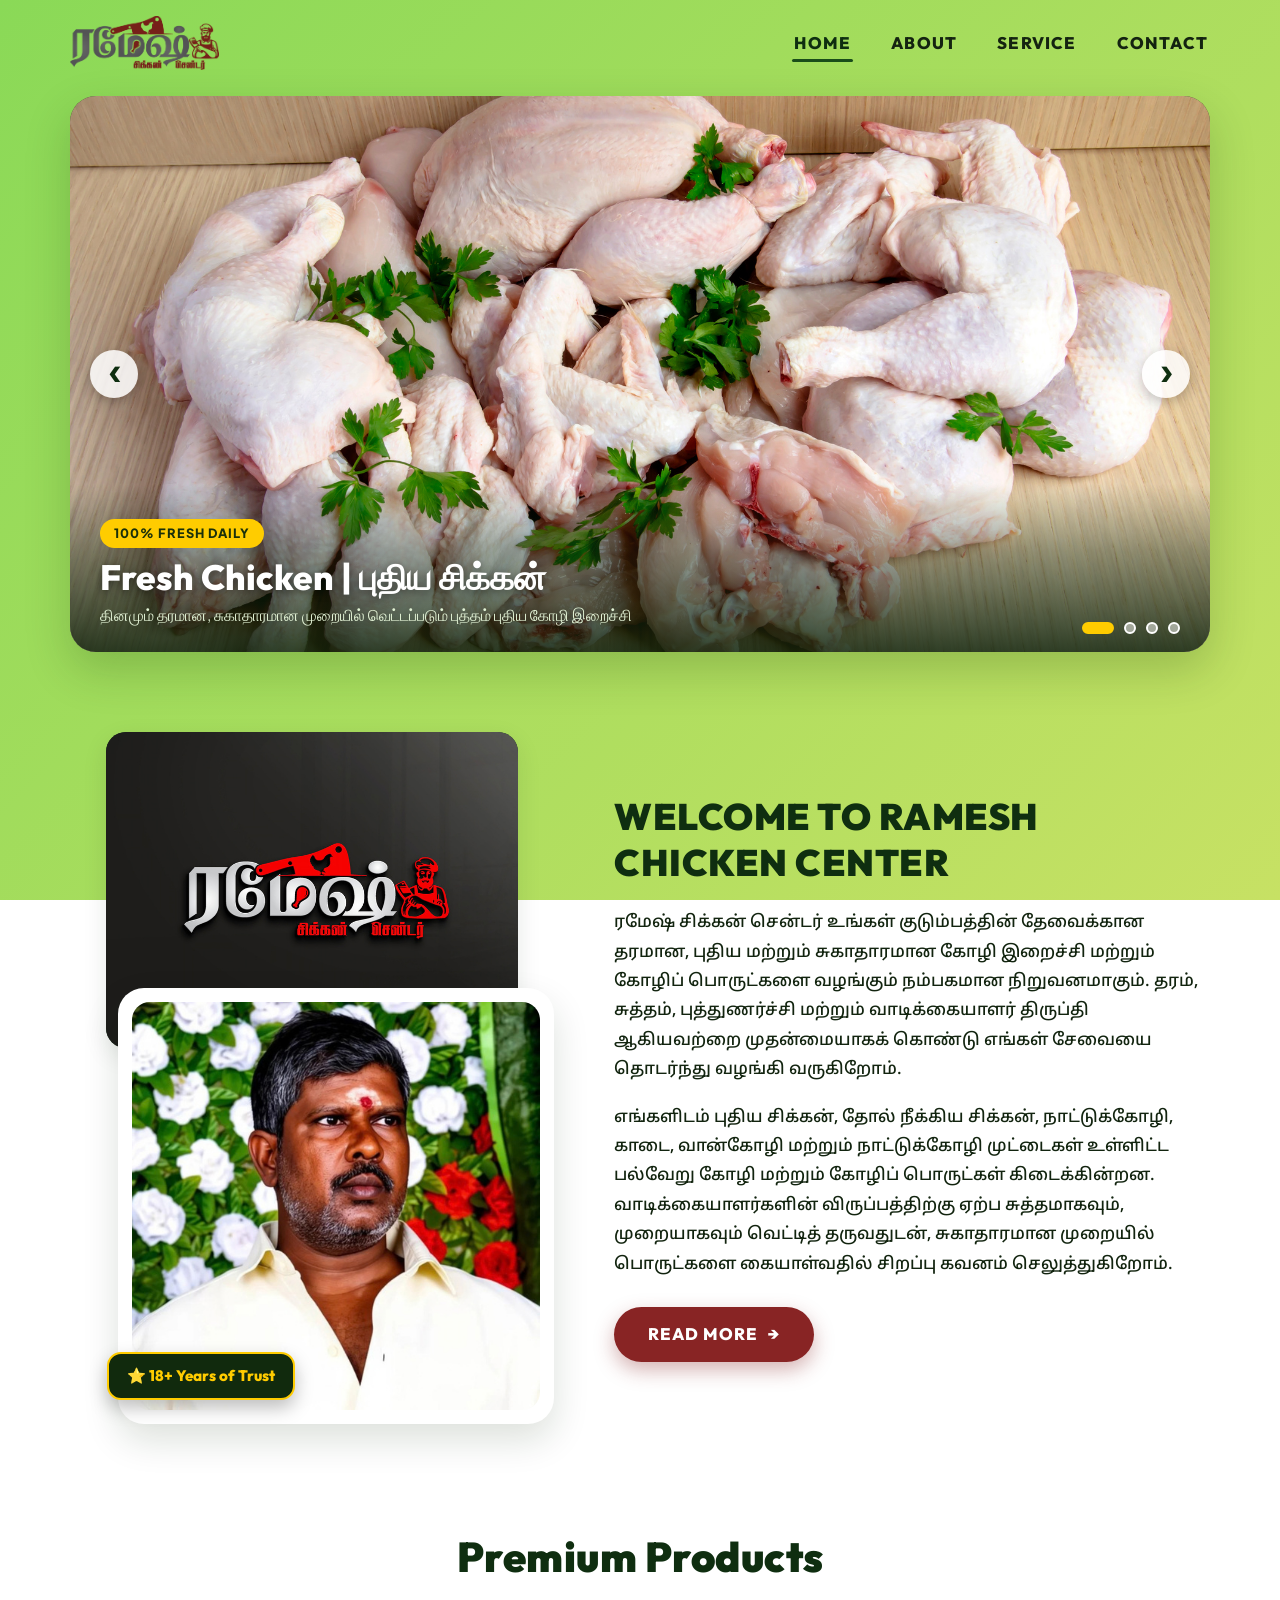
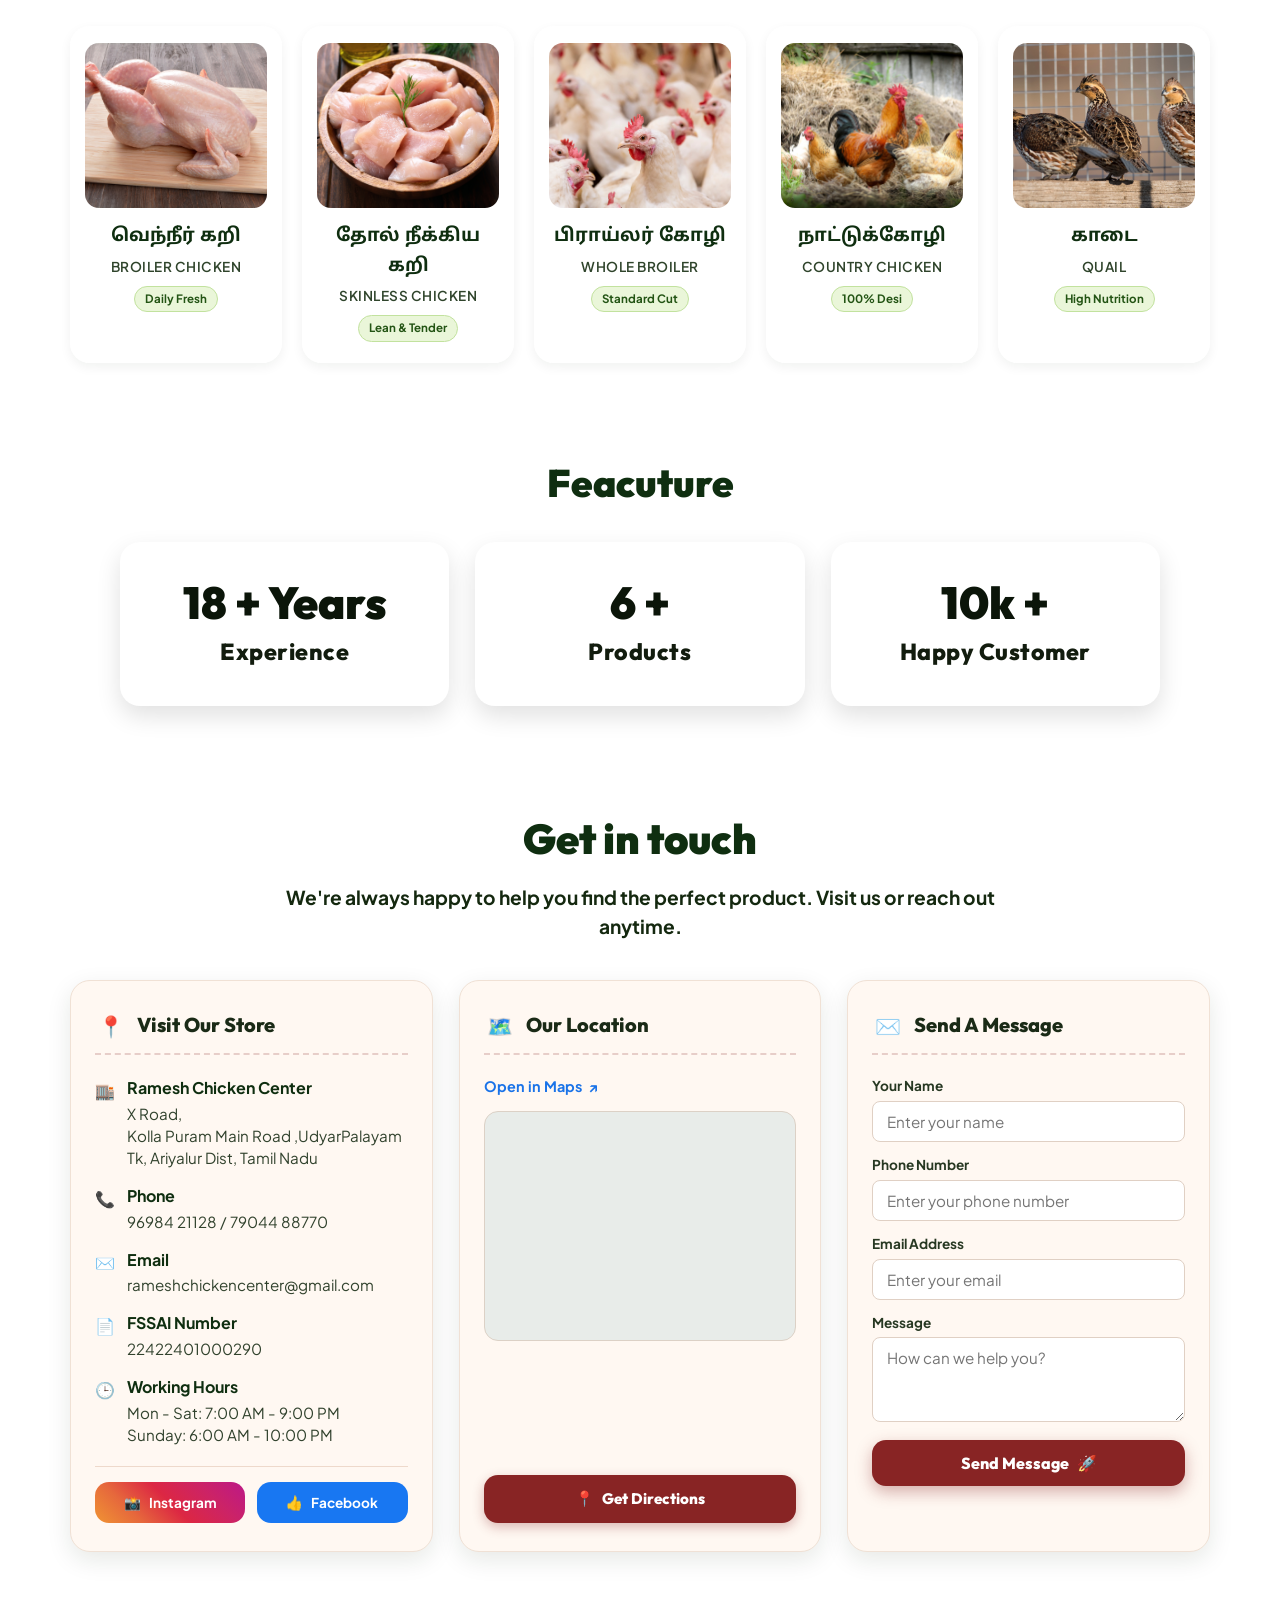
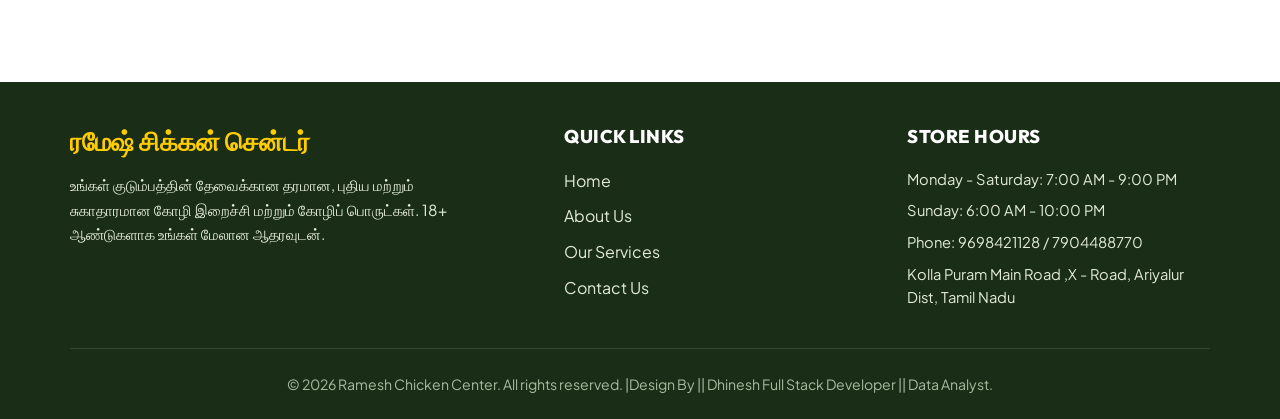
==== index.html @ 414d22b9 "feat: initialize Ramesh Chicken Center web application with frontend pages, styles, scripts, and ass" ====
<!DOCTYPE html>
<html lang="ta">
<head>
  <meta charset="UTF-8">
  <meta name="viewport" content="width=device-width, initial-scale=1.0">
  <title>Ramesh Chicken Center | Fresh & Quality Chicken Products</title>
  <meta name="description" content="Ramesh Chicken Center - 18+ years of delivering fresh, hygienic, and quality broiler chicken, skinless chicken, country chicken (nattu kozhi), quail, and eggs in Jayankondam, Tamil Nadu.">
  <link rel="stylesheet" href="css/style.css">
  <link rel="icon" type="image/png" href="assets/logo.png">
</head>
<body>

  <!-- ==========================================================================
       SITE HEADER & NAVIGATION
       ========================================================================== -->
  <header class="site-header" id="siteHeader">
    <div class="container nav-container">
      <a href="index.html" class="brand-logo" aria-label="Ramesh Chicken Center Home">
        <img src="assets/logo.png" alt="ரமேஷ் சிக்கன் சென்டர் - Ramesh Chicken Center Logo" width="220" height="54">
      </a>

      <!-- Desktop Navigation Menu -->
      <nav class="nav-menu" id="navMenu" aria-label="Main Navigation">
        <a href="index.html" class="nav-link active">HOME</a>
        <a href="about.html" class="nav-link">ABOUT</a>
        <a href="service.html" class="nav-link">SERVICE</a>
        <a href="contact.html" class="nav-link">CONTACT</a>
      </nav>

      <!-- Mobile Hamburger Toggle -->
      <button class="nav-toggle" id="navToggle" aria-label="Toggle navigation menu" aria-expanded="false">
        <span></span>
        <span></span>
        <span></span>
      </button>
    </div>
  </header>

  <main>
    <!-- ==========================================================================
         HERO / 4-IMAGE CAROUSEL SECTION
         ========================================================================== -->
    <section class="hero-section" aria-label="Featured Chicken Carousel">
      <div class="container">
        <div class="carousel-container" tabindex="0" aria-roledescription="carousel" aria-label="Ramesh Chicken Center Specialities">
          <div class="carousel-track">
            
            <!-- Slide 1: Fresh Chicken -->
            <article class="carousel-slide active" aria-roledescription="slide" aria-label="1 of 4: Fresh Chicken">
              <img src="assets/hero-1.jpg" alt="Farm Fresh Chicken Cuts at Ramesh Chicken Center" loading="eager">
              <div class="carousel-caption">
                <span class="carousel-tag">100% Fresh Daily</span>
                <h1 class="carousel-title">Fresh Chicken | புதிய சிக்கன்</h1>
                <p class="carousel-subtitle">தினமும் தரமான, சுகாதாரமான முறையில் வெட்டப்படும் புத்தம் புதிய கோழி இறைச்சி</p>
              </div>
            </article>

            <!-- Slide 2: Skinless Chicken -->
            <article class="carousel-slide" aria-roledescription="slide" aria-label="2 of 4: Skinless Chicken">
              <img src="assets/hero-2.jpg" alt="Fresh Skinless Chicken Fillets and Cuts" loading="lazy">
              <div class="carousel-caption">
                <span class="carousel-tag">Healthy & Lean Cut</span>
                <h2 class="carousel-title">Skinless Chicken | தோல் நீக்கிய சிக்கன்</h2>
                <p class="carousel-subtitle">அதிக சத்துள்ள, கொழுப்பு குறைந்த மென்மையான தூய சிக்கன் இறைச்சி</p>
              </div>
            </article>

            <!-- Slide 3: Country Chicken -->
            <article class="carousel-slide" aria-roledescription="slide" aria-label="3 of 4: Country Chicken">
              <img src="assets/hero-3.jpg" alt="Original Country Chicken Desi Nattu Kozhi" loading="lazy">
              <div class="carousel-caption">
                <span class="carousel-tag">Traditional Desi Taste</span>
                <h2 class="carousel-title">Country Chicken | நாட்டுக்கோழி</h2>
                <p class="carousel-subtitle">இயற்கையான முறையில் வளர்க்கப்பட்ட அசல் கிராமத்து நாட்டுக்கோழி</p>
              </div>
            </article>

            <!-- Slide 4: Premium Chicken Products -->
            <article class="carousel-slide" aria-roledescription="slide" aria-label="4 of 4: Premium Products">
              <img src="assets/hero-4.jpg" alt="Assorted Poultry and Chicken Products" loading="lazy">
              <div class="carousel-caption">
                <span class="carousel-tag">Premium Quality Assurance</span>
                <h2 class="carousel-title">Premium Chicken Products | கோழிப் பொருட்கள்</h2>
                <p class="carousel-subtitle">காடை, முட்டைகள் மற்றும் விசேஷ தேவைகளுக்கான சிறந்த கோழிப் பொருட்கள்</p>
              </div>
            </article>

          </div>

          <!-- Carousel Controls -->
          <button class="carousel-btn prev" aria-label="Previous slide">&#10094;</button>
          <button class="carousel-btn next" aria-label="Next slide">&#10095;</button>

          <!-- 4 Indicators -->
          <div class="carousel-dots" role="tablist" aria-label="Carousel pagination">
            <button class="carousel-dot active" role="tab" aria-label="Slide 1" aria-current="true"></button>
            <button class="carousel-dot" role="tab" aria-label="Slide 2"></button>
            <button class="carousel-dot" role="tab" aria-label="Slide 3"></button>
            <button class="carousel-dot" role="tab" aria-label="Slide 4"></button>
          </div>
        </div>
      </div>
    </section>

    <!-- ==========================================================================
         WELCOME / ABOUT PREVIEW SECTION
         ========================================================================== -->
    <section class="welcome-section" aria-labelledby="welcomeHeading">
      <div class="container">
        <div class="welcome-grid">
          
          <!-- Left Visual: Layered Logo Badge + Owner Portrait -->
          <div class="welcome-visual">
            <div class="welcome-badge-card">
              <img src="assets/welcome-badge.jpg" alt="ரமேஷ் சிக்கன் சென்டர் பேட்ஜ் - Ramesh Chicken Center Emblem" width="370" height="280">
            </div>
            <div class="welcome-owner-card">
              <img src="assets/owner.jpg" alt="Ramesh Chicken Center Founder & Proprietor" width="360" height="360">
              <div class="experience-tag">⭐ 18+ Years of Trust</div>
            </div>
          </div>

          <!-- Right Content: Authentic Tamil Narrative matching reference PDF -->
          <div class="welcome-content">
            <h2 id="welcomeHeading" class="welcome-heading">WELCOME TO RAMESH CHICKEN CENTER</h2>
            
            <p class="welcome-text tamil-text">
              ரமேஷ் சிக்கன் சென்டர் உங்கள் குடும்பத்தின் தேவைக்கான தரமான, புதிய மற்றும் சுகாதாரமான கோழி இறைச்சி மற்றும் கோழிப் பொருட்களை வழங்கும் நம்பகமான நிறுவனமாகும். தரம், சுத்தம், புத்துணர்ச்சி மற்றும் வாடிக்கையாளர் திருப்தி ஆகியவற்றை முதன்மையாகக் கொண்டு எங்கள் சேவையை தொடர்ந்து வழங்கி வருகிறோம்.
            </p>

            <p class="welcome-text tamil-text">
              எங்களிடம் புதிய சிக்கன், தோல் நீக்கிய சிக்கன், நாட்டுக்கோழி, காடை, வான்கோழி மற்றும் நாட்டுக்கோழி முட்டைகள் உள்ளிட்ட பல்வேறு கோழி மற்றும் கோழிப் பொருட்கள் கிடைக்கின்றன. வாடிக்கையாளர்களின் விருப்பத்திற்கு ஏற்ப சுத்தமாகவும், முறையாகவும் வெட்டித் தருவதுடன், சுகாதாரமான முறையில் பொருட்களை கையாள்வதில் சிறப்பு கவனம் செலுத்துகிறோம்.
            </p>

            <div class="welcome-actions">
              <a href="about.html" class="btn-primary">
                READ MORE
                <span aria-hidden="true">&rarr;</span>
              </a>
            </div>
          </div>

        </div>
      </div>
    </section>

    <!-- ==========================================================================
         PREMIUM PRODUCTS / CATEGORIES SECTION
         ========================================================================== -->
    <section class="products-section" aria-labelledby="productsHeading">
      <div class="container">
        <h2 id="productsHeading" class="section-title">Premium Products</h2>

        <div class="products-grid">
          
          <!-- Product 1: வெந்நீர் கறி -->
          <div class="product-card">
            <div class="product-image-wrap">
              <img src="assets/broiler-chicken.jpg" alt="வெந்நீர் கறி - Fresh Broiler Chicken Cut" width="220" height="200" loading="lazy">
            </div>
            <h3 class="product-name-tamil">வெந்நீர் கறி</h3>
            <span class="product-name-en">Broiler Chicken</span>
            <span class="product-badge">Daily Fresh</span>
          </div>

          <!-- Product 2: தோல் நீக்கிய கறி -->
          <div class="product-card">
            <div class="product-image-wrap">
              <img src="assets/skinless-chicken.jpg" alt="தோல் நீக்கிய கறி - Skinless Chicken" width="220" height="200" loading="lazy">
            </div>
            <h3 class="product-name-tamil">தோல் நீக்கிய கறி</h3>
            <span class="product-name-en">Skinless Chicken</span>
            <span class="product-badge">Lean & Tender</span>
          </div>

          <!-- Product 3: பிராய்லர் கோழி -->
          <div class="product-card">
            <div class="product-image-wrap">
              <img src="assets/broiler-whole.jpg" alt="பிராய்லர் கோழி - Whole Broiler Chicken" width="220" height="200" loading="lazy">
            </div>
            <h3 class="product-name-tamil">பிராய்லர் கோழி</h3>
            <span class="product-name-en">Whole Broiler</span>
            <span class="product-badge">Standard Cut</span>
          </div>

          <!-- Product 4: நாட்டுக்கோழி -->
          <div class="product-card">
            <div class="product-image-wrap">
              <img src="assets/country-chicken.jpg" alt="நாட்டுக்கோழி - Country Chicken" width="220" height="200" loading="lazy">
            </div>
            <h3 class="product-name-tamil">நாட்டுக்கோழி</h3>
            <span class="product-name-en">Country Chicken</span>
            <span class="product-badge">100% Desi</span>
          </div>

          <!-- Product 5: காடை -->
          <div class="product-card">
            <div class="product-image-wrap">
              <img src="assets/quail.jpg" alt="காடை - Quail Meat" width="220" height="200" loading="lazy">
            </div>
            <h3 class="product-name-tamil">காடை</h3>
            <span class="product-name-en">Quail</span>
            <span class="product-badge">High Nutrition</span>
          </div>

        </div>
      </div>
    </section>

    <!-- ==========================================================================
         FEATURE / STATISTICS SECTION (Exact matching HOME.pdf)
         ========================================================================== -->
    <section class="feature-section" aria-labelledby="featureHeading">
      <div class="container">
        <h2 id="featureHeading" class="feature-title">Feacuture</h2>

        <div class="feature-grid">
          
          <!-- Card 1: 18+ Years Experience -->
          <div class="feature-card">
            <div class="feature-number">18 + Years</div>
            <div class="feature-label">Experience</div>
          </div>

          <!-- Card 2: 6+ Products -->
          <div class="feature-card">
            <div class="feature-number">6 +</div>
            <div class="feature-label">Products</div>
          </div>

          <!-- Card 3: 10k+ Happy Customer -->
          <div class="feature-card">
            <div class="feature-number">10k +</div>
            <div class="feature-label">Happy Customer</div>
          </div>

        </div>
      </div>
    </section>

    <!-- ==========================================================================
         GET IN TOUCH SECTION (3 Column layout matching HOME.pdf)
         ========================================================================== -->
    <section class="contact-preview-section" id="contactSection" aria-labelledby="contactTitle">
      <div class="container">
        <div class="section-header-center">
          <h2 id="contactTitle" class="contact-section-title">Get in touch</h2>
          <p class="contact-section-subtitle">
            We're always happy to help you find the perfect product. Visit us or reach out anytime.
          </p>
        </div>

        <div class="contact-cards-grid">
          
          <!-- Column 1: Visit Our Store -->
          <div class="touch-card">
            <div class="touch-card-header">
              <span class="touch-card-icon" aria-hidden="true">📍</span>
              <h3 class="touch-card-title">Visit Our Store</h3>
            </div>

            <div class="store-info-list">
              <div class="info-item">
                <span class="info-icon">🏬</span>
                <div class="info-text">
                  <strong>Ramesh Chicken Center</strong>
                  <p>X Road,<br>Kolla Puram Main Road ,UdyarPalayam Tk, Ariyalur Dist, Tamil Nadu</p>
                </div>
              </div>

              <div class="info-item">
                <span class="info-icon">📞</span>
                <div class="info-text">
                  <strong>Phone</strong>
                  <p><a href="tel:9698421128">96984 21128</a> / <a href="tel:7904488770">79044 88770</a></p>
                </div>
              </div>

              <div class="info-item">
                <span class="info-icon">✉️</span>
                <div class="info-text">
                  <strong>Email</strong>
                  <p><a href="mailto:rameshchickencenter@gmail.com">rameshchickencenter@gmail.com</a></p>
                </div>
              </div>

              <div class="info-item">
                <span class="info-icon">📄</span>
                <div class="info-text">
                  <strong>FSSAI Number</strong>
                  <p>22422401000290</p>
                </div>
              </div>

              <div class="info-item">
                <span class="info-icon">🕒</span>
                <div class="info-text">
                  <strong>Working Hours</strong>
                  <p>Mon - Sat: 7:00 AM - 9:00 PM<br>Sunday: 6:00 AM - 10:00 PM</p>
                </div>
              </div>
            </div>

            <!-- Social Links -->
            <div class="social-buttons">
              <a href="https://www.instagram.com/rameshchickens/" target="_blank" rel="noopener noreferrer" class="btn-social instagram" aria-label="Follow Ramesh Chicken Center on Instagram">
                <span>📸</span> Instagram
              </a>
              <a href="https://www.facebook.com/profile.php?id=61556262002644" target="_blank" rel="noopener noreferrer" class="btn-social facebook" aria-label="Like Ramesh Chicken Center on Facebook">
                <span>👍</span> Facebook
              </a>
            </div>
          </div>

          <!-- Column 2: Our Location & Map -->
          <div class="touch-card">
            <div class="touch-card-header">
              <span class="touch-card-icon" aria-hidden="true">🗺️</span>
              <h3 class="touch-card-title">Our Location</h3>
            </div>

            <div class="location-map-wrap">
              <a href="https://maps.app.goo.gl/DqJiyzhRNYmcoZ156" target="_blank" rel="noopener noreferrer" class="map-header-link">
                Open in Maps <span>↗</span>
              </a>

              <div class="map-embed-container" aria-label="Interactive map of Jayankondam shop location">
                <iframe src="https://www.google.com/maps/embed?pb=!1m14!1m8!1m3!1d4173.955813406745!2d79.4655872359495!3d11.206316575604577!3m2!1i1024!2i768!4f13.1!3m3!1m2!1s0x3a54d5002bbc3aa7%3A0x98656423b551855d!2sRamesh%20Chicken%20Centre!5e1!3m2!1sen!2sin!4v1790405107708!5m2!1sen!2sin" width="600" height="450" style="border:0;" allowfullscreen="" loading="lazy" referrerpolicy="strict-origin-when-cross-origin">   
                  width="100%" 
                  height="100%" 
                  style="border:0;" 
                  allowfullscreen="" 
                  loading="lazy" 
                  referrerpolicy="no-referrer-when-downgrade"
                  title="Ramesh Chicken Center Jayankondam Map Location">
                </iframe>
              </div>

              <a href="hhttps://maps.app.goo.gl/DqJiyzhRNYmcoZ156" target="_blank" rel="noopener noreferrer" class="btn-directions">
                <span>📍</span> Get Directions
              </a>
            </div>
          </div>

          <!-- Column 3: Send a Message Form -->
          <div class="touch-card">
            <div class="touch-card-header">
              <span class="touch-card-icon" aria-hidden="true">✉️</span>
              <h3 class="touch-card-title">Send a Message</h3>
            </div>

            <form class="contact-form" id="homeContactForm" novalidate>
              <div class="form-group">
                <label for="homeName">Your Name</label>
                <input type="text" id="homeName" name="name" class="form-control" placeholder="Enter your name" required>
                <span class="error-text">Please enter your name</span>
              </div>

              <div class="form-group">
                <label for="homePhone">Phone Number</label>
                <input type="tel" id="homePhone" name="phone" class="form-control" placeholder="Enter your phone number" required>
                <span class="error-text">Please enter a valid phone number</span>
              </div>

              <div class="form-group">
                <label for="homeEmail">Email Address</label>
                <input type="email" id="homeEmail" name="email" class="form-control" placeholder="Enter your email" required>
                <span class="error-text">Please enter a valid email address</span>
              </div>

              <div class="form-group">
                <label for="homeMessage">Message</label>
                <textarea id="homeMessage" name="message" class="form-control" placeholder="How can we help you?" rows="3" required></textarea>
                <span class="error-text">Please enter your message</span>
              </div>

              <button type="submit" class="btn-submit">
                Send Message <span>🚀</span>
              </button>

              <div class="form-success-message" role="alert" aria-live="polite"></div>
            </form>
          </div>

        </div>
      </div>
    </section>
  </main>

  <!-- ==========================================================================
       FOOTER
       ========================================================================== -->
  <footer class="site-footer">
    <div class="container">
      <div class="footer-top">
        <div class="footer-brand">
          <h3>ரமேஷ் சிக்கன் சென்டர்</h3>
          <p>
            உங்கள் குடும்பத்தின் தேவைக்கான தரமான, புதிய மற்றும் சுகாதாரமான கோழி இறைச்சி மற்றும் கோழிப் பொருட்கள். 18+ ஆண்டுகளாக உங்கள் மேலான ஆதரவுடன்.
          </p>
        </div>

        <div class="footer-links">
          <h4>Quick Links</h4>
          <ul>
            <li><a href="index.html">Home</a></li>
            <li><a href="about.html">About Us</a></li>
            <li><a href="service.html">Our Services</a></li>
            <li><a href="contact.html">Contact Us</a></li>
          </ul>
        </div>

        <div class="footer-contact">
          <h4>Store Hours</h4>
          <p>Monday - Saturday: 7:00 AM - 9:00 PM</p>
          <p>Sunday: 6:00 AM - 10:00 PM</p>
          <p>Phone: 9698421128 / 7904488770</p>
          <p>Kolla Puram Main Road ,X - Road, Ariyalur Dist, Tamil Nadu</p>
        </div>
      </div>

      <div class="footer-bottom">
        <p>&copy; 2026 Ramesh Chicken Center. All rights reserved. |Design By || Dhinesh Full Stack Developer || Data Analyst.</p>
      </div>
    </div>
  </footer>

  <!-- Scroll to Top Floating Button -->
  <button class="back-to-top" id="backToTop" aria-label="Back to top">
    &#8679;
  </button>

  <script src="js/script.js"></script>
</body>
</html>
---- css/style.css ----
/* ==========================================================================
   RAMESH CHICKEN CENTER — PRIMARY STYLESHEET
   Design matches reference UI (HOME.pdf) with fresh lime gradient,
   curated typography, rounded cards, and responsive layouts.
   ========================================================================== */

@import url('https://fonts.googleapis.com/css2?family=Noto+Sans+Tamil:wght@400;500;600;700;800&family=Outfit:wght@400;500;600;700;800;900&family=Plus+Jakarta+Sans:wght@400;500;600;700&display=swap');

:root {
  /* Colors based on HOME.pdf */
  --bg-gradient-start: #8ad957;
  --bg-gradient-end: #c7e164;
  --bg-gradient: linear-gradient(135deg, #8ad957 0%, #c7e164 100%);
  --bg-subtle-overlay: rgba(255, 255, 255, 0.12);

  /* Brand Accents */
  --primary-green: #1a4d1a;
  --dark-green: #0f2e10;
  --forest-green: #15381d;
  --accent-red: #882424;
  --accent-red-hover: #a12c2c;
  --card-tan: #ffffff;
  --card-tan-text: #111111;
  --card-cream: #fff8f2;
  --card-cream-border: #f0e1d5;

  /* Neutrals */
  --text-main: #142310;
  --text-muted: #2f442b;
  --text-light: #ffffff;
  --white: #ffffff;
  --gray-100: #f7f9f6;
  --gray-200: #e5e9e2;
  --gray-400: #9da898;
  --gray-700: #424e3e;

  /* Typography */
  --font-heading: 'Outfit', sans-serif;
  --font-body: 'Plus Jakarta Sans', sans-serif;
  --font-tamil: 'Noto Sans Tamil', 'Plus Jakarta Sans', sans-serif;

  /* Radii & Shadows */
  --radius-sm: 8px;
  --radius-md: 14px;
  --radius-lg: 20px;
  --radius-xl: 26px;
  --radius-full: 9999px;

  --shadow-sm: 0 4px 12px rgba(16, 40, 10, 0.06);
  --shadow-md: 0 8px 24px rgba(16, 40, 10, 0.10);
  --shadow-lg: 0 16px 36px rgba(16, 40, 10, 0.14);
  --shadow-hover: 0 20px 42px rgba(16, 40, 10, 0.18);

  /* Layout */
  --container-max: 1180px;
  --transition-fast: 0.2s ease;
  --transition-normal: 0.35s cubic-bezier(0.16, 1, 0.3, 1);
}

/* ==========================================================================
   RESET & BASE
   ========================================================================== */
*, *::before, *::after {
  box-sizing: border-box;
  margin: 0;
  padding: 0;
}

html {
  scroll-behavior: smooth;
  font-size: 16px;
}

body {
  min-height: 100vh;
  background: var(--bg-gradient);
  background-attachment: fixed;
  color: var(--text-main);
  font-family: var(--font-body);
  line-height: 1.6;
  overflow-x: hidden;
  -webkit-font-smoothing: antialiased;
}

img {
  max-width: 100%;
  height: auto;
  display: block;
}

a {
  color: inherit;
  text-decoration: none;
  transition: var(--transition-fast);
}

button {
  font-family: inherit;
  cursor: pointer;
  border: none;
  outline: none;
  background: none;
}

ul {
  list-style: none;
}

.container {
  width: 100%;
  max-width: var(--container-max);
  margin-left: auto;
  margin-right: auto;
  padding-left: 20px;
  padding-right: 20px;
}

/* Tamil script rendering helper */
.tamil-text {
  font-family: var(--font-tamil);
  line-height: 1.75;
}

/* ==========================================================================
   HEADER & NAVBAR
   ========================================================================== */
.site-header {
  position: relative;
  z-index: 1000;
  padding: 16px 0;
  background: transparent;
}

.site-header.scrolled {
  position: sticky;
  top: 0;
  background: rgba(138, 217, 87, 0.95);
  backdrop-filter: blur(12px);
  -webkit-backdrop-filter: blur(12px);
  box-shadow: 0 4px 20px rgba(0, 0, 0, 0.08);
  transition: var(--transition-normal);
}

.nav-container {
  display: flex;
  align-items: center;
  justify-content: space-between;
}

.brand-logo {
  display: flex;
  align-items: center;
  text-decoration: none;
  transition: transform var(--transition-fast);
}

.brand-logo:hover {
  transform: scale(1.02);
}

.brand-logo img {
  height: 54px;
  width: auto;
  object-fit: contain;
}

.nav-menu {
  display: flex;
  align-items: center;
  gap: 36px;
}

.nav-link {
  font-family: var(--font-heading);
  font-size: 1.05rem;
  font-weight: 800;
  letter-spacing: 1.2px;
  color: var(--text-main);
  text-transform: uppercase;
  position: relative;
  padding: 6px 2px;
}

.nav-link::after {
  content: '';
  position: absolute;
  bottom: 0;
  left: 0;
  width: 0%;
  height: 3px;
  background-color: var(--primary-green);
  border-radius: var(--radius-full);
  transition: width var(--transition-normal);
}

.nav-link:hover::after,
.nav-link.active::after {
  width: 100%;
}

.nav-link.active {
  color: var(--dark-green);
}

/* Mobile Hamburger */
.nav-toggle {
  display: none;
  flex-direction: column;
  justify-content: space-around;
  width: 32px;
  height: 28px;
  background: transparent;
  border: none;
  cursor: pointer;
  padding: 0;
  z-index: 1100;
}

.nav-toggle span {
  width: 100%;
  height: 3px;
  background-color: var(--text-main);
  border-radius: 4px;
  transition: all 0.3s linear;
  position: relative;
  transform-origin: 1px;
}

.nav-toggle.open span:first-child {
  transform: rotate(45deg);
}

.nav-toggle.open span:nth-child(2) {
  opacity: 0;
  transform: translateX(20px);
}

.nav-toggle.open span:nth-child(3) {
  transform: rotate(-45deg);
}

/* ==========================================================================
   PAGE BANNER (INNER PAGES)
   ========================================================================== */
.page-banner {
  padding: 40px 0 20px;
  text-align: center;
}

.page-banner-title {
  font-family: var(--font-heading);
  font-size: 2.8rem;
  font-weight: 900;
  color: var(--dark-green);
  margin-bottom: 8px;
  text-transform: uppercase;
  letter-spacing: 0.5px;
}

.page-banner-subtitle {
  font-size: 1.15rem;
  color: var(--text-muted);
  max-width: 650px;
  margin: 0 auto;
}

/* ==========================================================================
   HERO / CAROUSEL SECTION
   ========================================================================== */
.hero-section {
  padding: 10px 0 40px;
}

.carousel-container {
  position: relative;
  width: 100%;
  max-width: 1140px;
  margin: 0 auto;
  border-radius: var(--radius-xl);
  overflow: hidden;
  box-shadow: 0 18px 45px rgba(22, 60, 12, 0.22);
  aspect-ratio: 16 / 7.8;
  min-height: 280px;
  background-color: #2a4e22;
}

.carousel-track {
  position: relative;
  width: 100%;
  height: 100%;
}

.carousel-slide {
  position: absolute;
  top: 0;
  left: 0;
  width: 100%;
  height: 100%;
  opacity: 0;
  visibility: hidden;
  transition: opacity 0.8s cubic-bezier(0.4, 0, 0.2, 1), visibility 0.8s ease;
}

.carousel-slide.active {
  opacity: 1;
  visibility: visible;
  z-index: 2;
}

.carousel-slide img {
  width: 100%;
  height: 100%;
  object-fit: cover;
  object-position: center;
  transform: scale(1.03);
  transition: transform 6s ease-out;
}

.carousel-slide.active img {
  transform: scale(1);
}

.carousel-caption {
  position: absolute;
  bottom: 0;
  left: 0;
  right: 0;
  padding: 35px 30px 24px;
  background: linear-gradient(to top, rgba(14, 34, 10, 0.85) 0%, rgba(14, 34, 10, 0.4) 60%, transparent 100%);
  color: var(--white);
  z-index: 3;
}

.carousel-tag {
  display: inline-block;
  padding: 4px 14px;
  background: #ffcc00;
  color: #1a300a;
  font-size: 0.8rem;
  font-weight: 800;
  text-transform: uppercase;
  letter-spacing: 1px;
  border-radius: var(--radius-full);
  margin-bottom: 8px;
}

.carousel-title {
  font-family: var(--font-heading);
  font-size: 2.2rem;
  font-weight: 800;
  line-height: 1.2;
  text-shadow: 0 2px 8px rgba(0, 0, 0, 0.5);
}

.carousel-subtitle {
  font-size: 1rem;
  color: #e2f2d5;
  margin-top: 4px;
}

/* Carousel Controls */
.carousel-btn {
  position: absolute;
  top: 50%;
  transform: translateY(-50%);
  width: 48px;
  height: 48px;
  background: rgba(255, 255, 255, 0.85);
  color: var(--dark-green);
  border-radius: 50%;
  display: flex;
  align-items: center;
  justify-content: center;
  font-size: 1.3rem;
  font-weight: bold;
  box-shadow: 0 4px 14px rgba(0, 0, 0, 0.25);
  cursor: pointer;
  z-index: 10;
  transition: var(--transition-fast);
}

.carousel-btn:hover {
  background: var(--white);
  transform: translateY(-50%) scale(1.1);
  color: var(--accent-red);
}

.carousel-btn.prev {
  left: 20px;
}

.carousel-btn.next {
  right: 20px;
}

.carousel-dots {
  position: absolute;
  bottom: 18px;
  right: 30px;
  display: flex;
  gap: 10px;
  z-index: 10;
}

.carousel-dot {
  width: 12px;
  height: 12px;
  border-radius: var(--radius-full);
  background: rgba(255, 255, 255, 0.5);
  border: 2px solid var(--white);
  cursor: pointer;
  transition: all var(--transition-normal);
}

.carousel-dot.active {
  width: 32px;
  background: #ffcc00;
  border-color: #ffcc00;
}

/* ==========================================================================
   WELCOME / ABOUT PREVIEW SECTION
   ========================================================================== */
.welcome-section {
  padding: 40px 0 50px;
}

.welcome-grid {
  display: grid;
  grid-template-columns: 1fr 1.25fr;
  gap: 50px;
  align-items: center;
}

/* Left Overlapping Cards */
.welcome-visual {
  position: relative;
  display: flex;
  flex-direction: column;
  align-items: center;
}

.welcome-badge-card {
  width: 85%;
  background-color: var(--forest-green);
  border-radius: var(--radius-lg);
  overflow: hidden;
  box-shadow: var(--shadow-md);
  margin-bottom: -60px;
  z-index: 2;
  transition: transform var(--transition-normal);
}

.welcome-badge-card:hover {
  transform: translateY(-4px);
}

.welcome-badge-card img {
  width: 100%;
  height: auto;
  object-fit: contain;
}

.welcome-owner-card {
  width: 90%;
  margin-left: auto;
  background: var(--white);
  padding: 10px;
  border-radius: var(--radius-xl);
  box-shadow: var(--shadow-lg);
  z-index: 3;
  position: relative;
  border: 4px solid rgba(255, 255, 255, 0.9);
}

.welcome-owner-card img {
  width: 100%;
  aspect-ratio: 1 / 1;
  object-fit: cover;
  border-radius: calc(var(--radius-xl) - 8px);
}

.experience-tag {
  position: absolute;
  bottom: 20px;
  left: -15px;
  background: #112a0d;
  color: #ffcc00;
  padding: 10px 18px;
  border-radius: var(--radius-md);
  font-family: var(--font-heading);
  font-weight: 800;
  font-size: 0.95rem;
  box-shadow: 0 8px 18px rgba(0, 0, 0, 0.25);
  border: 2px solid #ffcc00;
}

/* Right Content */
.welcome-content {
  padding-left: 10px;
}

.welcome-heading {
  font-family: var(--font-heading);
  font-size: 2.3rem;
  font-weight: 900;
  color: var(--dark-green);
  line-height: 1.25;
  margin-bottom: 22px;
  text-transform: uppercase;
  letter-spacing: 0.5px;
}

.welcome-text {
  font-size: 1.05rem;
  color: #12240f;
  margin-bottom: 18px;
  font-weight: 500;
}

.welcome-actions {
  margin-top: 28px;
}

.btn-primary {
  display: inline-flex;
  align-items: center;
  justify-content: center;
  gap: 10px;
  padding: 14px 34px;
  background: var(--accent-red);
  color: var(--white);
  font-family: var(--font-heading);
  font-size: 1.05rem;
  font-weight: 800;
  text-transform: uppercase;
  letter-spacing: 1px;
  border-radius: var(--radius-full);
  box-shadow: 0 8px 20px rgba(136, 36, 36, 0.35);
  transition: all var(--transition-normal);
}

.btn-primary:hover {
  background: var(--accent-red-hover);
  transform: translateY(-3px);
  box-shadow: 0 12px 26px rgba(136, 36, 36, 0.45);
}

.btn-secondary {
  display: inline-flex;
  align-items: center;
  gap: 8px;
  padding: 12px 28px;
  background: var(--dark-green);
  color: var(--white);
  font-family: var(--font-heading);
  font-size: 0.95rem;
  font-weight: 700;
  border-radius: var(--radius-full);
  transition: var(--transition-fast);
}

.btn-secondary:hover {
  background: var(--primary-green);
  transform: translateY(-2px);
}

/* ==========================================================================
   PREMIUM PRODUCTS / CATEGORIES
   ========================================================================== */
.products-section {
  padding: 50px 0 60px;
}

.section-title {
  text-align: center;
  font-family: var(--font-heading);
  font-size: 2.6rem;
  font-weight: 900;
  color: var(--dark-green);
  margin-bottom: 35px;
  text-transform: capitalize;
  letter-spacing: 0.5px;
}

.products-grid {
  display: grid;
  grid-template-columns: repeat(5, 1fr);
  gap: 20px;
}

.product-card {
  background: rgba(255, 255, 255, 0.88);
  border-radius: var(--radius-lg);
  padding: 16px 14px 20px;
  text-align: center;
  box-shadow: var(--shadow-sm);
  transition: all var(--transition-normal);
  display: flex;
  flex-direction: column;
  align-items: center;
  border: 1px solid rgba(255, 255, 255, 0.6);
}

.product-card:hover {
  transform: translateY(-8px);
  box-shadow: var(--shadow-hover);
  background: var(--white);
}

.product-image-wrap {
  width: 100%;
  aspect-ratio: 1.1 / 1;
  border-radius: var(--radius-md);
  overflow: hidden;
  margin-bottom: 14px;
  background: #f0f4eb;
}

.product-image-wrap img {
  width: 100%;
  height: 100%;
  object-fit: cover;
  transition: transform 0.5s ease;
}

.product-card:hover .product-image-wrap img {
  transform: scale(1.08);
}

.product-name-tamil {
  font-family: var(--font-tamil);
  font-size: 1.15rem;
  font-weight: 700;
  color: var(--dark-green);
  margin-bottom: 4px;
}

.product-name-en {
  font-size: 0.85rem;
  font-weight: 600;
  color: var(--text-muted);
  text-transform: uppercase;
  letter-spacing: 0.5px;
}

.product-badge {
  margin-top: 8px;
  font-size: 0.72rem;
  font-weight: 700;
  padding: 3px 10px;
  border-radius: var(--radius-full);
  background: #eaf6d9;
  color: #235414;
  border: 1px solid #c2e29e;
}

/* ==========================================================================
   FEATURE / STATISTICS SECTION
   ========================================================================== */
.feature-section {
  padding: 30px 0 60px;
}

.feature-title {
  text-align: center;
  font-family: var(--font-heading);
  font-size: 2.4rem;
  font-weight: 900;
  color: var(--dark-green);
  margin-bottom: 28px;
}

.feature-grid {
  display: grid;
  grid-template-columns: repeat(3, 1fr);
  gap: 26px;
  max-width: 1040px;
  margin: 0 auto;
}

.feature-card {
  background: var(--card-tan);
  border-radius: var(--radius-lg);
  padding: 36px 20px;
  text-align: center;
  box-shadow: 0 10px 24px rgba(0, 0, 0, 0.12);
  transition: transform var(--transition-normal), box-shadow var(--transition-normal);
  color: var(--card-tan-text);
  display: flex;
  flex-direction: column;
  justify-content: center;
  align-items: center;
}

.feature-card:hover {
  transform: translateY(-6px);
  box-shadow: 0 16px 32px rgba(0, 0, 0, 0.18);
}

.feature-number {
  font-family: var(--font-heading);
  font-size: 2.8rem;
  font-weight: 900;
  line-height: 1.1;
  color: #0b1509;
  margin-bottom: 6px;
}

.feature-label {
  font-family: var(--font-heading);
  font-size: 1.45rem;
  font-weight: 800;
  color: #121c0e;
  letter-spacing: 0.5px;
}

/* ==========================================================================
   GET IN TOUCH / CONTACT CARDS SECTION
   ========================================================================== */
.contact-preview-section {
  padding: 40px 0 70px;
}

.section-header-center {
  text-align: center;
  margin-bottom: 40px;
}

.contact-section-title {
  font-family: var(--font-heading);
  font-size: 2.6rem;
  font-weight: 900;
  color: var(--dark-green);
  margin-bottom: 10px;
}

.contact-section-subtitle {
  font-size: 1.2rem;
  font-weight: 700;
  color: #14280f;
  max-width: 780px;
  margin: 0 auto;
  line-height: 1.5;
}

.contact-cards-grid {
  display: grid;
  grid-template-columns: repeat(3, 1fr);
  gap: 26px;
}

.touch-card {
  background: var(--card-cream);
  border-radius: var(--radius-lg);
  padding: 28px 24px;
  box-shadow: var(--shadow-md);
  border: 1px solid var(--card-cream-border);
  display: flex;
  flex-direction: column;
}

.touch-card-header {
  display: flex;
  align-items: center;
  gap: 10px;
  margin-bottom: 20px;
  padding-bottom: 12px;
  border-bottom: 2px dashed rgba(136, 36, 36, 0.2);
}

.touch-card-icon {
  width: 32px;
  height: 32px;
  display: flex;
  align-items: center;
  justify-content: center;
  color: var(--accent-red);
  font-size: 1.3rem;
}

.touch-card-title {
  font-family: var(--font-heading);
  font-size: 1.25rem;
  font-weight: 800;
  color: #1a2a16;
  text-transform: capitalize;
}

/* Card 1: Visit Store Info */
.store-info-list {
  display: flex;
  flex-direction: column;
  gap: 14px;
  font-size: 0.95rem;
}

.info-item {
  display: flex;
  gap: 12px;
  align-items: flex-start;
}

.info-icon {
  color: var(--accent-red);
  font-size: 1rem;
  margin-top: 3px;
  flex-shrink: 0;
}

.info-text strong {
  display: block;
  font-size: 1rem;
  color: var(--dark-green);
  margin-bottom: 2px;
}

.info-text p {
  color: #31422d;
  line-height: 1.45;
}

.social-buttons {
  display: flex;
  gap: 12px;
  margin-top: 20px;
  padding-top: 15px;
  border-top: 1px solid #eed9cb;
}

.btn-social {
  flex: 1;
  display: inline-flex;
  align-items: center;
  justify-content: center;
  gap: 8px;
  padding: 10px 14px;
  border-radius: var(--radius-md);
  font-weight: 700;
  font-size: 0.85rem;
  color: var(--white);
  transition: transform var(--transition-fast);
}

.btn-social:hover {
  transform: translateY(-2px);
  filter: brightness(1.1);
}

.btn-social.instagram {
  background: linear-gradient(45deg, #f09433 0%, #e6683c 25%, #dc2743 50%, #cc2366 75%, #bc1888 100%);
}

.btn-social.facebook {
  background: #1877f2;
}

/* Card 2: Location & Map */
.location-map-wrap {
  display: flex;
  flex-direction: column;
  height: 100%;
}

.map-header-link {
  display: inline-flex;
  align-items: center;
  gap: 6px;
  font-size: 0.9rem;
  font-weight: 700;
  color: #1a73e8;
  margin-bottom: 12px;
}

.map-header-link:hover {
  text-decoration: underline;
}

.map-embed-container {
  width: 100%;
  height: 230px;
  border-radius: var(--radius-md);
  overflow: hidden;
  border: 1px solid #dcd1c6;
  margin-bottom: 18px;
  background: #e8ece9;
}

.map-embed-container iframe,
.map-embed-container img {
  width: 100%;
  height: 100%;
  object-fit: cover;
  border: 0;
}

.btn-directions {
  margin-top: auto;
  width: 100%;
  padding: 12px 18px;
  background: var(--accent-red);
  color: var(--white);
  border-radius: var(--radius-md);
  font-family: var(--font-heading);
  font-weight: 800;
  font-size: 0.95rem;
  display: inline-flex;
  align-items: center;
  justify-content: center;
  gap: 8px;
  box-shadow: 0 4px 12px rgba(136, 36, 36, 0.3);
  transition: var(--transition-fast);
}

.btn-directions:hover {
  background: var(--accent-red-hover);
  transform: translateY(-2px);
}

/* Card 3: Contact Form */
.contact-form {
  display: flex;
  flex-direction: column;
  gap: 12px;
  height: 100%;
}

.form-group {
  display: flex;
  flex-direction: column;
  gap: 4px;
}

.form-group label {
  font-size: 0.85rem;
  font-weight: 700;
  color: #273822;
}

.form-control {
  width: 100%;
  padding: 10px 14px;
  border-radius: var(--radius-sm);
  border: 1px solid #e0d0c4;
  background: #ffffff;
  font-family: inherit;
  font-size: 0.95rem;
  color: var(--text-main);
  transition: border-color var(--transition-fast), box-shadow var(--transition-fast);
}

.form-control:focus {
  outline: none;
  border-color: var(--accent-red);
  box-shadow: 0 0 0 3px rgba(136, 36, 36, 0.15);
}

textarea.form-control {
  resize: vertical;
  min-height: 85px;
}

.error-text {
  font-size: 0.75rem;
  color: #d32f2f;
  display: none;
  font-weight: 600;
}

.form-group.has-error .form-control {
  border-color: #d32f2f;
  background-color: #fff9f9;
}

.form-group.has-error .error-text {
  display: block;
}

.btn-submit {
  margin-top: 6px;
  width: 100%;
  padding: 13px 20px;
  background: var(--accent-red);
  color: var(--white);
  border-radius: var(--radius-md);
  font-family: var(--font-heading);
  font-weight: 800;
  font-size: 1rem;
  display: inline-flex;
  align-items: center;
  justify-content: center;
  gap: 8px;
  box-shadow: 0 6px 16px rgba(136, 36, 36, 0.35);
  transition: all var(--transition-fast);
}

.btn-submit:hover {
  background: var(--accent-red-hover);
  transform: translateY(-2px);
}

.form-success-message {
  display: none;
  background: #e8f5e9;
  border: 1px solid #a5d6a7;
  color: #1b5e20;
  padding: 14px 16px;
  border-radius: var(--radius-md);
  font-size: 0.95rem;
  font-weight: 700;
  text-align: center;
  margin-top: 10px;
  animation: fadeIn 0.4s ease;
}

@keyframes fadeIn {
  from { opacity: 0; transform: translateY(6px); }
  to { opacity: 1; transform: translateY(0); }
}

/* ==========================================================================
   ABOUT PAGE STYLES
   ========================================================================== */
.about-hero-section {
  padding: 30px 0 50px;
}

.about-split-grid {
  display: grid;
  grid-template-columns: 1fr 1.2fr;
  gap: 45px;
  align-items: flex-start;
  background: rgba(255, 255, 255, 0.7);
  padding: 40px;
  border-radius: var(--radius-xl);
  box-shadow: var(--shadow-md);
  border: 1px solid rgba(255, 255, 255, 0.8);
}

.about-visual-col {
  display: flex;
  flex-direction: column;
  gap: 20px;
}

.about-main-image {
  border-radius: var(--radius-lg);
  overflow: hidden;
  box-shadow: var(--shadow-md);
}

.about-main-image img {
  width: 100%;
  aspect-ratio: 4 / 3;
  object-fit: cover;
}

.about-badge-card {
  background: var(--forest-green);
  border-radius: var(--radius-lg);
  padding: 15px;
  box-shadow: var(--shadow-sm);
}

.about-badge-card img {
  width: 100%;
  height: auto;
}

.about-content-col h2 {
  font-family: var(--font-heading);
  font-size: 2.4rem;
  font-weight: 900;
  color: var(--dark-green);
  margin-bottom: 20px;
}

.about-content-col p {
  font-size: 1.05rem;
  margin-bottom: 18px;
  color: #192e15;
}

.why-choose-box {
  margin-top: 30px;
  padding-top: 24px;
  border-top: 2px dashed rgba(26, 77, 26, 0.25);
}

.why-choose-box h3 {
  font-family: var(--font-heading);
  font-size: 1.6rem;
  font-weight: 800;
  color: var(--dark-green);
  margin-bottom: 16px;
}

.why-features-grid {
  display: grid;
  grid-template-columns: repeat(2, 1fr);
  gap: 12px;
  margin-bottom: 28px;
}

.why-feature-item {
  background: #ffffff;
  padding: 12px 16px;
  border-radius: var(--radius-md);
  font-weight: 700;
  font-size: 0.95rem;
  color: #123010;
  box-shadow: 0 2px 6px rgba(0, 0, 0, 0.04);
  display: flex;
  align-items: center;
  gap: 10px;
}

.why-feature-item span.check {
  color: #2e7d32;
  font-size: 1.2rem;
  font-weight: 900;
}

/* ==========================================================================
   SERVICES PAGE STYLES
   ========================================================================== */
.services-section {
  padding: 30px 0 60px;
}

.services-grid {
  display: grid;
  grid-template-columns: repeat(3, 1fr);
  gap: 26px;
  margin-bottom: 60px;
}

.service-card {
  background: var(--white);
  border-radius: var(--radius-lg);
  overflow: hidden;
  box-shadow: var(--shadow-md);
  transition: all var(--transition-normal);
  display: flex;
  flex-direction: column;
}

.service-card:hover {
  transform: translateY(-8px);
  box-shadow: var(--shadow-hover);
}

.service-image {
  width: 100%;
  aspect-ratio: 16 / 10;
  overflow: hidden;
}

.service-image img {
  width: 100%;
  height: 100%;
  object-fit: cover;
  transition: transform 0.5s ease;
}

.service-card:hover .service-image img {
  transform: scale(1.08);
}

.service-info {
  padding: 24px;
  display: flex;
  flex-direction: column;
  flex-grow: 1;
}

.service-title-tamil {
  font-family: var(--font-tamil);
  font-size: 1.3rem;
  font-weight: 700;
  color: var(--dark-green);
  margin-bottom: 4px;
}

.service-title-en {
  font-family: var(--font-heading);
  font-size: 1.15rem;
  font-weight: 800;
  color: #1f3619;
  margin-bottom: 10px;
}

.service-desc {
  font-size: 0.95rem;
  color: #3b4e36;
  margin-bottom: 20px;
  flex-grow: 1;
  line-height: 1.6;
}

.service-btn {
  margin-top: auto;
  align-self: flex-start;
  padding: 10px 22px;
  background: var(--accent-red);
  color: var(--white);
  border-radius: var(--radius-full);
  font-size: 0.9rem;
  font-weight: 700;
  text-transform: uppercase;
  transition: var(--transition-fast);
}

.service-btn:hover {
  background: var(--accent-red-hover);
  transform: translateX(4px);
}

/* Why Our Products Section */
.why-products-banner {
  background: rgba(255, 255, 255, 0.85);
  border-radius: var(--radius-xl);
  padding: 40px;
  box-shadow: var(--shadow-md);
  margin-top: 20px;
}

.why-products-banner h2 {
  font-family: var(--font-heading);
  font-size: 2.2rem;
  font-weight: 900;
  color: var(--dark-green);
  text-align: center;
  margin-bottom: 30px;
}

.quality-pillars-grid {
  display: grid;
  grid-template-columns: repeat(5, 1fr);
  gap: 20px;
  text-align: center;
}

.quality-pillar-card {
  background: #ffffff;
  padding: 24px 16px;
  border-radius: var(--radius-md);
  box-shadow: 0 4px 12px rgba(0, 0, 0, 0.05);
}

.quality-icon {
  font-size: 2.4rem;
  margin-bottom: 12px;
}

.quality-pillar-card h4 {
  font-family: var(--font-heading);
  font-size: 1.15rem;
  font-weight: 800;
  color: var(--dark-green);
  margin-bottom: 6px;
}

.quality-pillar-card p {
  font-size: 0.85rem;
  color: #43543f;
}

/* ==========================================================================
   CONTACT PAGE DEDICATED STYLES
   ========================================================================== */
.contact-page-section {
  padding: 30px 0 60px;
}

.contact-layout-grid {
  display: grid;
  grid-template-columns: 1fr 1.2fr;
  gap: 36px;
  margin-bottom: 50px;
}

.contact-card-box {
  background: var(--card-cream);
  border-radius: var(--radius-xl);
  padding: 36px 30px;
  box-shadow: var(--shadow-md);
  border: 1px solid var(--card-cream-border);
}

.contact-card-box h3 {
  font-family: var(--font-heading);
  font-size: 1.6rem;
  font-weight: 900;
  color: var(--dark-green);
  margin-bottom: 24px;
  padding-bottom: 12px;
  border-bottom: 2px dashed rgba(136, 36, 36, 0.2);
}

.map-standalone-card {
  background: var(--card-cream);
  border-radius: var(--radius-xl);
  padding: 30px;
  box-shadow: var(--shadow-md);
  border: 1px solid var(--card-cream-border);
  margin-top: 30px;
}

.map-actions {
  display: flex;
  gap: 16px;
  margin-top: 18px;
}

/* ==========================================================================
   FOOTER
   ========================================================================== */
.site-footer {
  background: rgba(14, 34, 10, 0.95);
  color: #e3ebd8;
  padding: 40px 0 24px;
  margin-top: 60px;
}

.footer-top {
  display: grid;
  grid-template-columns: 1.5fr 1fr 1fr;
  gap: 40px;
  padding-bottom: 30px;
  border-bottom: 1px solid rgba(255, 255, 255, 0.12);
}

.footer-brand h3 {
  font-family: var(--font-heading);
  font-size: 1.6rem;
  font-weight: 900;
  color: #ffcc00;
  margin-bottom: 10px;
}

.footer-brand p {
  font-size: 0.95rem;
  line-height: 1.6;
  max-width: 380px;
}

.footer-links h4,
.footer-contact h4 {
  font-family: var(--font-heading);
  font-size: 1.15rem;
  font-weight: 800;
  color: var(--white);
  margin-bottom: 16px;
  text-transform: uppercase;
  letter-spacing: 0.5px;
}

.footer-links ul {
  display: flex;
  flex-direction: column;
  gap: 10px;
}

.footer-links a:hover {
  color: #ffcc00;
  padding-left: 4px;
}

.footer-contact p {
  font-size: 0.92rem;
  margin-bottom: 8px;
}

.footer-bottom {
  text-align: center;
  padding-top: 24px;
  font-size: 0.88rem;
  color: #a7bca0;
}

/* Back to Top Floating Button */
.back-to-top {
  position: fixed;
  bottom: 28px;
  right: 28px;
  width: 48px;
  height: 48px;
  background: var(--dark-green);
  color: var(--white);
  border-radius: 50%;
  display: flex;
  align-items: center;
  justify-content: center;
  font-size: 1.3rem;
  box-shadow: 0 6px 18px rgba(0, 0, 0, 0.25);
  cursor: pointer;
  z-index: 900;
  opacity: 0;
  visibility: hidden;
  transition: all var(--transition-normal);
}

.back-to-top.visible {
  opacity: 1;
  visibility: visible;
}

.back-to-top:hover {
  background: var(--accent-red);
  transform: translateY(-4px);
}

/* ==========================================================================
   RESPONSIVE MEDIA QUERIES
   Desktop: 1200px+
   Tablet: 768px - 1199px
   Mobile: <768px
   ========================================================================== */

/* Tablets */
@media (max-width: 1199px) {
  .products-grid {
    grid-template-columns: repeat(3, 1fr);
  }

  .carousel-container {
    aspect-ratio: 16 / 9;
  }

  .quality-pillars-grid {
    grid-template-columns: repeat(3, 1fr);
  }

  .welcome-heading {
    font-size: 2rem;
  }
}

/* Small Tablets & Mobile */
@media (max-width: 767px) {
  .site-header {
    padding: 12px 0;
  }

  .brand-logo img {
    height: 44px;
  }

  /* Mobile Hamburger */
  .nav-toggle {
    display: flex;
  }

  .nav-menu {
    position: fixed;
    top: 70px;
    left: 0;
    right: 0;
    background: rgba(138, 217, 87, 0.98);
    backdrop-filter: blur(14px);
    -webkit-backdrop-filter: blur(14px);
    flex-direction: column;
    padding: 30px 20px;
    gap: 22px;
    box-shadow: 0 10px 25px rgba(0, 0, 0, 0.15);
    transform: translateY(-120%);
    opacity: 0;
    visibility: hidden;
    transition: all 0.35s ease-in-out;
  }

  .nav-menu.open {
    transform: translateY(0);
    opacity: 1;
    visibility: visible;
  }

  .nav-link {
    font-size: 1.25rem;
    width: 100%;
    text-align: center;
    padding: 8px 0;
  }

  /* Carousel */
  .carousel-container {
    aspect-ratio: 16 / 11;
    min-height: 220px;
    border-radius: var(--radius-lg);
  }

  .carousel-caption {
    padding: 16px 14px;
  }

  .carousel-title {
    font-size: 1.35rem;
  }

  .carousel-subtitle {
    font-size: 0.85rem;
  }

  .carousel-btn {
    width: 36px;
    height: 36px;
    font-size: 1rem;
  }

  .carousel-btn.prev {
    left: 10px;
  }

  .carousel-btn.next {
    right: 10px;
  }

  .carousel-dots {
    bottom: 12px;
    right: 14px;
  }

  /* Welcome Section */
  .welcome-grid {
    grid-template-columns: 1fr;
    gap: 36px;
  }

  .welcome-visual {
    max-width: 360px;
    margin: 0 auto;
  }

  .welcome-badge-card {
    margin-bottom: -40px;
  }

  .welcome-heading {
    font-size: 1.65rem;
    text-align: center;
  }

  .welcome-content {
    padding-left: 0;
    text-align: left;
  }

  .welcome-actions {
    text-align: center;
  }

  /* Products */
  .products-grid {
    grid-template-columns: repeat(2, 1fr);
    gap: 14px;
  }

  .section-title {
    font-size: 2rem;
    margin-bottom: 24px;
  }

  /* Feature Statistics */
  .feature-grid {
    grid-template-columns: 1fr;
    gap: 16px;
  }

  .feature-card {
    padding: 24px 16px;
  }

  .feature-number {
    font-size: 2.3rem;
  }

  .feature-label {
    font-size: 1.2rem;
  }

  /* Contact Cards */
  .contact-cards-grid {
    grid-template-columns: 1fr;
    gap: 20px;
  }

  .contact-section-title {
    font-size: 2rem;
  }

  .contact-section-subtitle {
    font-size: 1rem;
  }

  /* About & Services */
  .about-split-grid {
    grid-template-columns: 1fr;
    padding: 24px 16px;
    gap: 28px;
  }

  .why-features-grid {
    grid-template-columns: 1fr;
  }

  .services-grid {
    grid-template-columns: 1fr;
  }

  .quality-pillars-grid {
    grid-template-columns: 1fr;
    gap: 14px;
  }

  .contact-layout-grid {
    grid-template-columns: 1fr;
  }

  .footer-top {
    grid-template-columns: 1fr;
    gap: 30px;
  }
}

/* Extra small mobile */
@media (max-width: 480px) {
  .products-grid {
    grid-template-columns: 1fr;
  }
}
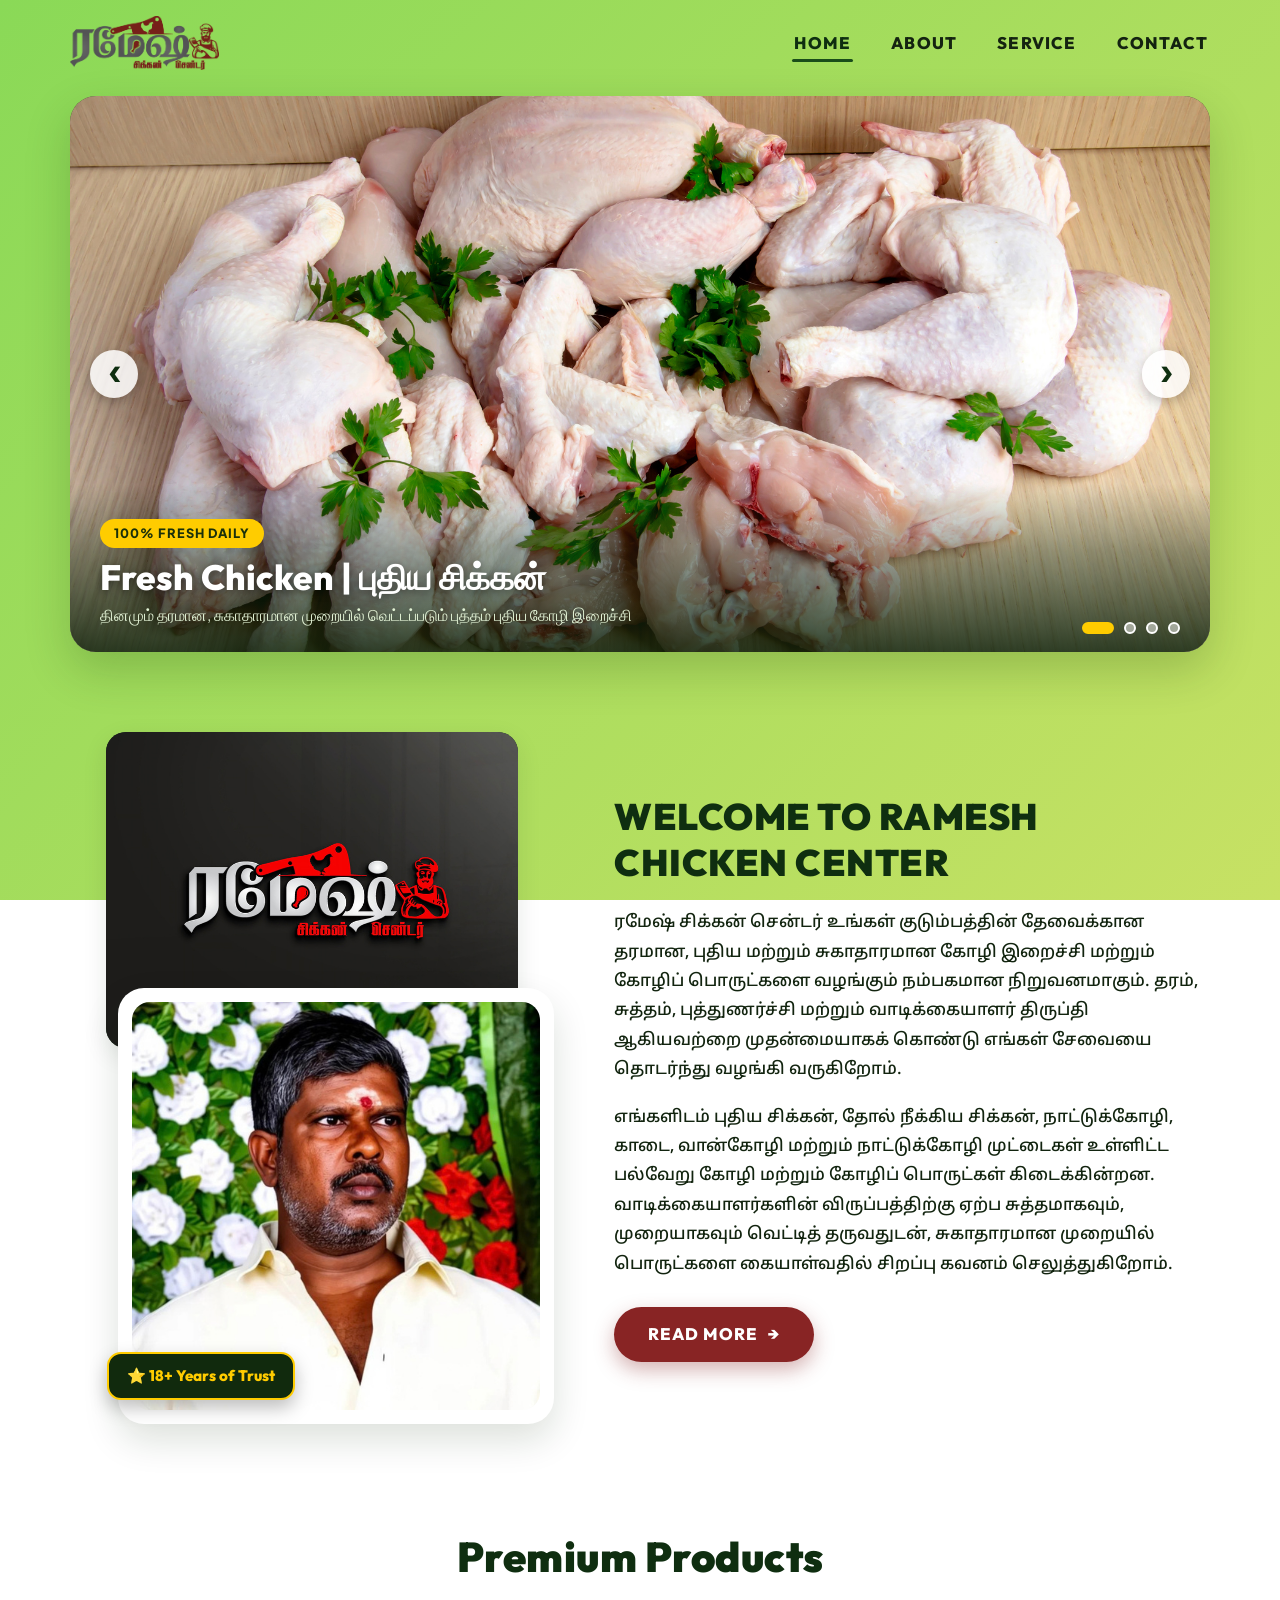
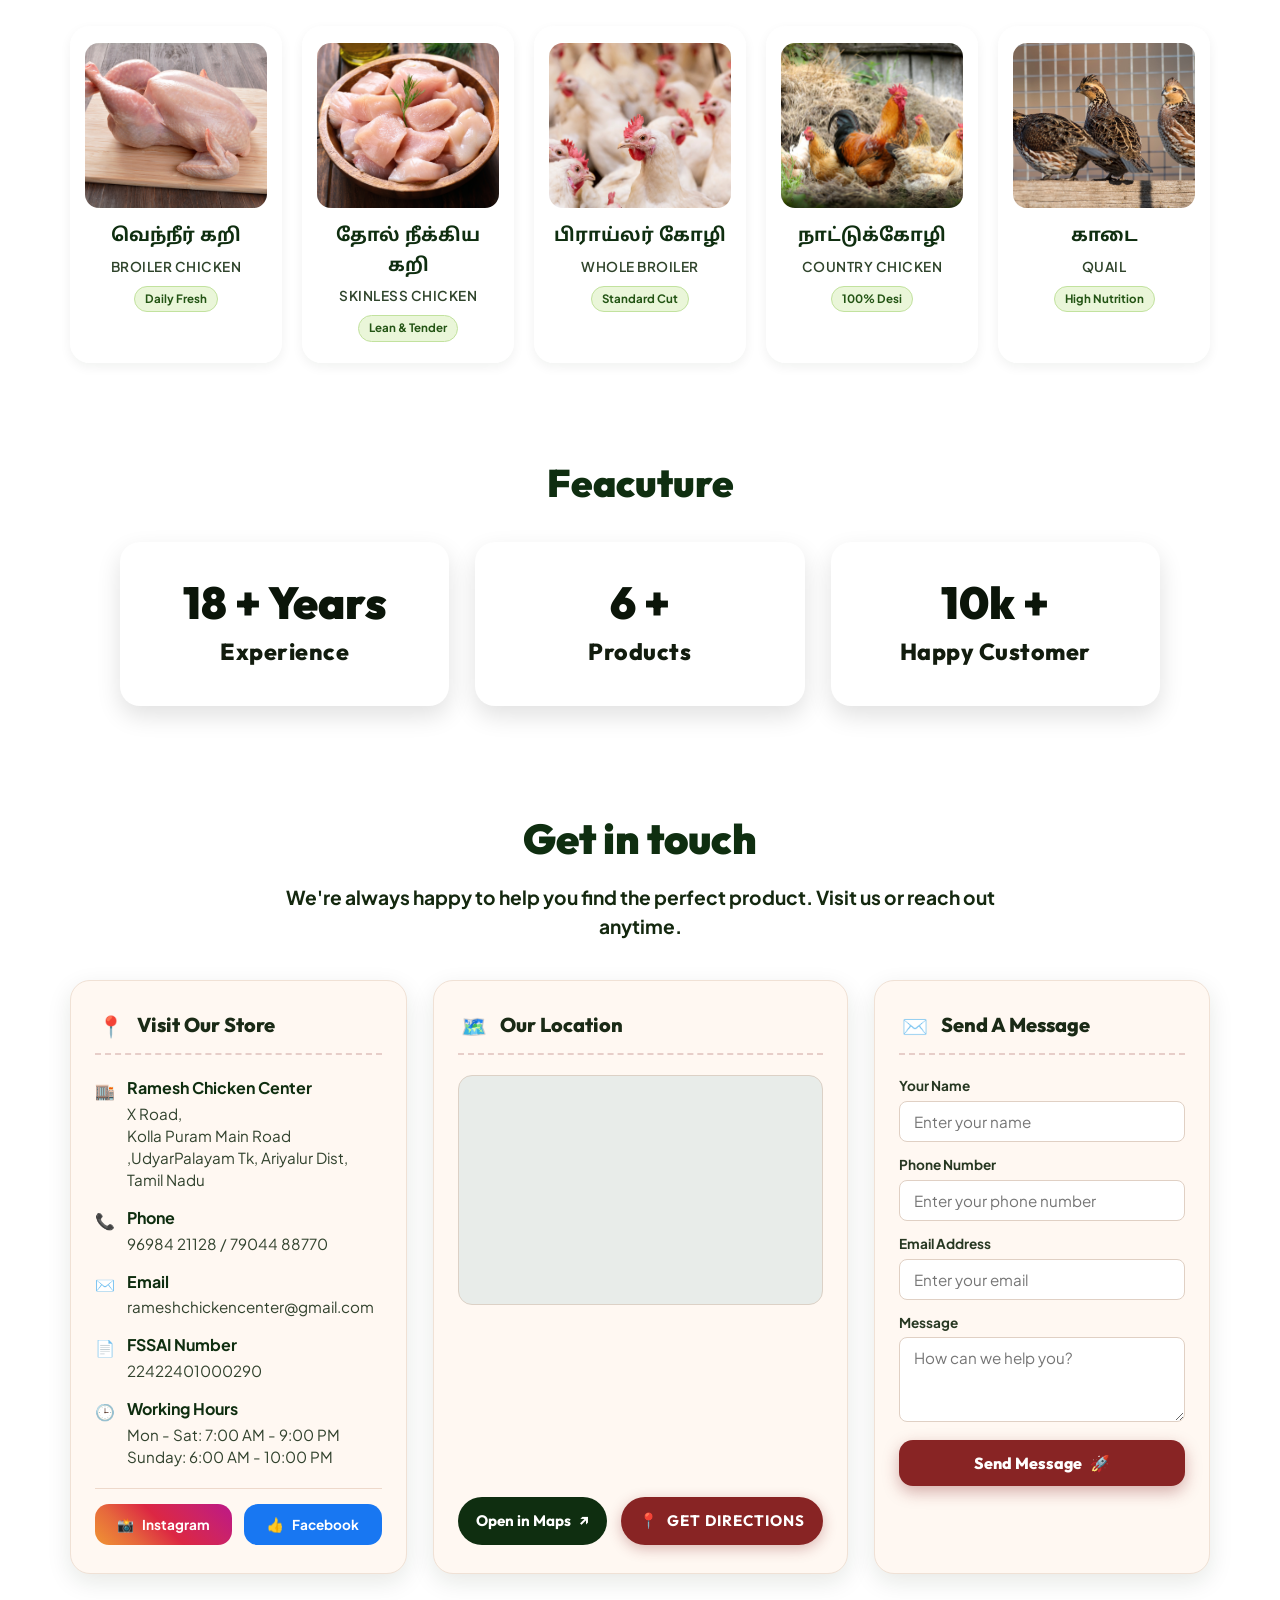
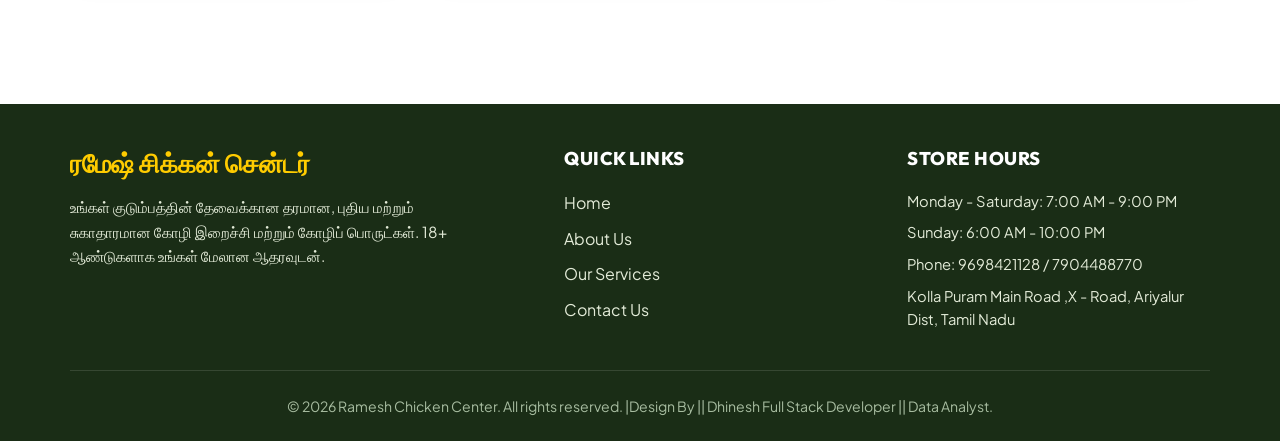
==== commit 715ce203: "feat: add main stylesheet and update contact page FSSAI details and map embed" ====
--- a/index.html
+++ b/index.html
@@ -320,25 +320,27 @@
             </div>
 
             <div class="location-map-wrap">
-              <a href="https://maps.app.goo.gl/DqJiyzhRNYmcoZ156" target="_blank" rel="noopener noreferrer" class="map-header-link">
-                Open in Maps <span>↗</span>
-              </a>
-
               <div class="map-embed-container" aria-label="Interactive map of Jayankondam shop location">
-                <iframe src="https://www.google.com/maps/embed?pb=!1m14!1m8!1m3!1d4173.955813406745!2d79.4655872359495!3d11.206316575604577!3m2!1i1024!2i768!4f13.1!3m3!1m2!1s0x3a54d5002bbc3aa7%3A0x98656423b551855d!2sRamesh%20Chicken%20Centre!5e1!3m2!1sen!2sin!4v1790405107708!5m2!1sen!2sin" width="600" height="450" style="border:0;" allowfullscreen="" loading="lazy" referrerpolicy="strict-origin-when-cross-origin">   
+                <iframe 
+                  src="https://www.google.com/maps/embed?pb=!1m14!1m8!1m3!1d4173.955813406745!2d79.4655872359495!3d11.206316575604577!3m2!1i1024!2i768!4f13.1!3m3!1m2!1s0x3a54d5002bbc3aa7%3A0x98656423b551855d!2sRamesh%20Chicken%20Centre!5e1!3m2!1sen!2sin!4v1790405107708!5m2!1sen!2sin" 
                   width="100%" 
                   height="100%" 
                   style="border:0;" 
                   allowfullscreen="" 
                   loading="lazy" 
-                  referrerpolicy="no-referrer-when-downgrade"
+                  referrerpolicy="no-referrer-when-downgrade" 
                   title="Ramesh Chicken Center Jayankondam Map Location">
                 </iframe>
               </div>
 
-              <a href="hhttps://maps.app.goo.gl/DqJiyzhRNYmcoZ156" target="_blank" rel="noopener noreferrer" class="btn-directions">
-                <span>📍</span> Get Directions
-              </a>
+              <div class="map-actions">
+                <a href="https://maps.app.goo.gl/DqJiyzhRNYmcoZ156" target="_blank" rel="noopener noreferrer" class="btn-secondary">
+                  Open in Maps <span>↗</span>
+                </a>
+                <a href="https://maps.app.goo.gl/DqJiyzhRNYmcoZ156" target="_blank" rel="noopener noreferrer" class="btn-primary" style="background: var(--accent-red);">
+                  <span>📍</span> Get Directions
+                </a>
+              </div>
             </div>
           </div>
 
--- a/css/style.css
+++ b/css/style.css
@@ -1309,8 +1309,44 @@
 
 .map-actions {
   display: flex;
-  gap: 16px;
+  gap: 14px;
   margin-top: 18px;
+  align-items: center;
+}
+
+.map-actions .btn-secondary,
+.map-actions .btn-primary {
+  flex: 1;
+  display: inline-flex;
+  align-items: center;
+  justify-content: center;
+  text-align: center;
+  gap: 8px;
+  padding: 12px 18px;
+  font-family: var(--font-heading);
+  font-size: 0.95rem;
+  font-weight: 700;
+  border-radius: var(--radius-full);
+  text-decoration: none;
+  white-space: nowrap;
+  box-sizing: border-box;
+  transition: all var(--transition-fast);
+}
+
+.map-actions .btn-primary {
+  background: var(--accent-red);
+  color: var(--white);
+  box-shadow: 0 4px 14px rgba(136, 36, 36, 0.3);
+}
+
+.map-actions .btn-primary:hover {
+  background: var(--accent-red-hover);
+  transform: translateY(-2px);
+  box-shadow: 0 6px 18px rgba(136, 36, 36, 0.4);
+}
+
+.location-map-wrap .map-actions {
+  margin-top: auto;
 }
 
 /* ==========================================================================
@@ -1617,6 +1653,26 @@
     grid-template-columns: 1fr;
   }
 
+  /* Map & Directions Action Buttons (Mobile View: Stacked one by one) */
+  .map-actions {
+    flex-direction: column;
+    gap: 12px;
+    width: 100%;
+  }
+
+  .map-actions .btn-secondary,
+  .map-actions .btn-primary,
+  .map-actions a {
+    width: 100%;
+    min-width: 100%;
+    flex: none;
+    justify-content: center;
+    text-align: center;
+    padding: 13px 20px;
+    font-size: 0.95rem;
+    box-sizing: border-box;
+  }
+
   .footer-top {
     grid-template-columns: 1fr;
     gap: 30px;
